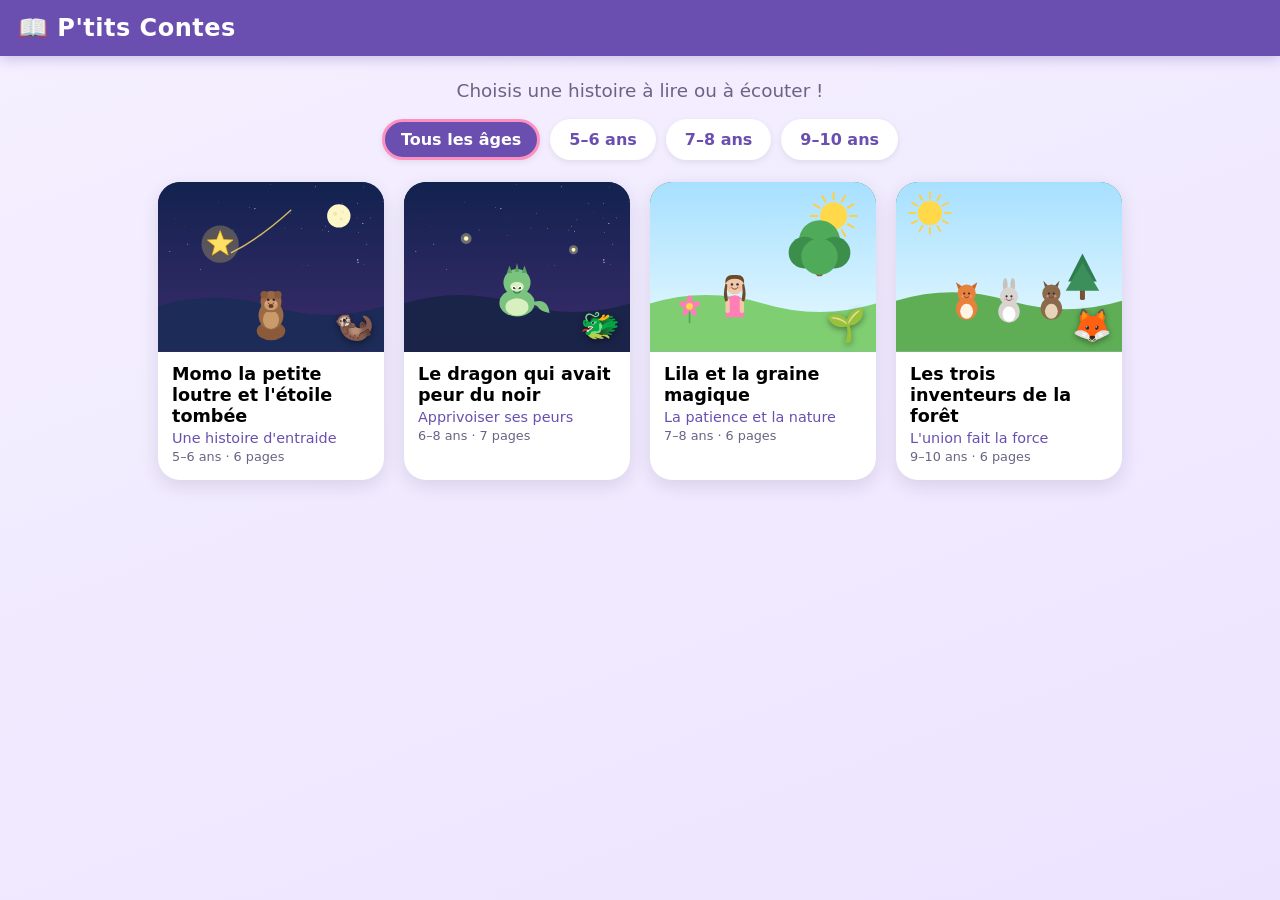
==== index.html @ 5a764acd "feat: PWA de livres pour enfants (P'tits Contes) 4 histoires illustrées (images IA Pollinations) ave" ====
<!DOCTYPE html>
<html lang="fr">
<head>
  <meta charset="UTF-8">
  <meta name="viewport" content="width=device-width, initial-scale=1.0, viewport-fit=cover">
  <meta name="theme-color" content="#6a4fb0">
  <meta name="description" content="P'tits Contes — des livres illustrés et audio pour les enfants de 5 à 10 ans.">
  <title>P'tits Contes 📖</title>
  <link rel="manifest" href="manifest.webmanifest">
  <link rel="icon" href="icons/icon.svg" type="image/svg+xml">
  <link rel="apple-touch-icon" href="icons/icon-192.png">
  <link rel="stylesheet" href="css/styles.css">
</head>
<body>
  <!-- ============ Bibliothèque ============ -->
  <header class="app-bar">
    <h1 class="app-title">📖 P'tits Contes</h1>
    <button id="installBtn" class="install-btn" hidden>Installer l'appli</button>
  </header>

  <main id="library" class="library">
    <p class="tagline">Choisis une histoire à lire ou à écouter&nbsp;!</p>

    <div class="age-filter" role="group" aria-label="Filtrer par âge">
      <button class="chip active" data-age="all">Tous les âges</button>
      <button class="chip" data-age="5">5–6 ans</button>
      <button class="chip" data-age="7">7–8 ans</button>
      <button class="chip" data-age="9">9–10 ans</button>
    </div>

    <div id="shelf" class="shelf" aria-live="polite"></div>
  </main>

  <!-- ============ Lecteur ============ -->
  <section id="reader" class="reader" hidden aria-label="Lecteur d'histoire">
    <div class="reader-bar">
      <button id="backBtn" class="round-btn" aria-label="Retour à la bibliothèque">← Livres</button>
      <span id="readerTitle" class="reader-title"></span>
      <div class="progress" aria-hidden="true"><span id="progressFill" class="progress-fill"></span></div>
    </div>

    <div class="page-view">
      <figure class="illustration" id="illustration"></figure>
      <div class="text-panel">
        <p id="pageText" class="page-text" tabindex="-1"></p>
      </div>
    </div>

    <div class="controls">
      <button id="prevBtn" class="nav-btn" aria-label="Page précédente">◀</button>

      <div class="audio-controls">
        <button id="readBtn" class="read-btn" aria-label="Lire l'histoire à voix haute">
          <span class="read-icon">🔊</span> <span id="readLabel">Lis-moi&nbsp;!</span>
        </button>
        <label class="speed">
          🐢
          <input id="speed" type="range" min="0.7" max="1.3" step="0.1" value="1" aria-label="Vitesse de lecture">
          🐇
        </label>
      </div>

      <button id="nextBtn" class="nav-btn" aria-label="Page suivante">▶</button>
    </div>

    <p id="pageCount" class="page-count"></p>
    <p id="ttsWarn" class="tts-warn" hidden>🔇 La lecture à voix haute n'est pas disponible sur cet appareil.</p>
  </section>

  <script src="js/stories.js"></script>
  <script src="js/illustrations.js"></script>
  <script src="js/app.js"></script>
</body>
</html>
---- css/styles.css ----
/* ============================================================================
 * styles.css — P'tits Contes. UI enfant-friendly, mobile-first, accessible.
 * ==========================================================================*/
:root {
  --bg: #f5f0ff;
  --bg-2: #ece4ff;
  --ink: #2a2140;
  --ink-soft: #6b6385;
  --accent: #6a4fb0;
  --accent-2: #ff8fbf;
  --card-radius: 22px;
  --font: "Comic Sans MS", "Baloo 2", "Trebuchet MS", "Segoe UI", system-ui, sans-serif;
}

* { box-sizing: border-box; }
[hidden] { display: none !important; }

html, body {
  margin: 0;
  padding: 0;
  font-family: var(--font);
  color: var(--ink);
  background: linear-gradient(160deg, var(--bg), var(--bg-2));
  min-height: 100%;
}
body { min-height: 100vh; -webkit-tap-highlight-color: transparent; }

/* ---------- Barre d'app ---------- */
.app-bar {
  display: flex; align-items: center; justify-content: space-between;
  padding: 14px 18px;
  padding-top: max(14px, env(safe-area-inset-top));
  background: var(--accent);
  color: #fff;
  box-shadow: 0 3px 12px rgba(106, 79, 176, 0.3);
  position: sticky; top: 0; z-index: 10;
}
.app-title { font-size: 1.5rem; margin: 0; letter-spacing: 0.5px; }
.install-btn {
  border: none; background: #fff; color: var(--accent);
  font-family: var(--font); font-weight: bold;
  padding: 8px 14px; border-radius: 999px; cursor: pointer; font-size: 0.9rem;
}

/* ---------- Bibliothèque ---------- */
.library { padding: 18px; max-width: 1000px; margin: 0 auto; }
.tagline { text-align: center; font-size: 1.15rem; color: var(--ink-soft); margin: 6px 0 18px; }

.age-filter { display: flex; gap: 10px; flex-wrap: wrap; justify-content: center; margin-bottom: 22px; }
.chip {
  border: 3px solid transparent; background: #fff; color: var(--accent);
  font-family: var(--font); font-size: 1rem; font-weight: bold;
  padding: 8px 16px; border-radius: 999px; cursor: pointer;
  box-shadow: 0 2px 6px rgba(0,0,0,0.08); transition: transform .12s, border-color .12s;
}
.chip:hover { transform: translateY(-2px); }
.chip.active { border-color: var(--accent-2); background: var(--accent); color: #fff; }

.shelf {
  display: grid;
  grid-template-columns: repeat(auto-fill, minmax(220px, 1fr));
  gap: 20px;
}

.book-card {
  border: none; text-align: left; cursor: pointer; padding: 0;
  background: #fff; border-radius: var(--card-radius);
  overflow: hidden; box-shadow: 0 6px 18px rgba(42, 33, 64, 0.12);
  transition: transform .16s ease, box-shadow .16s ease;
  font-family: var(--font); display: flex; flex-direction: column;
}
.book-card:hover, .book-card:focus-visible {
  transform: translateY(-6px) rotate(-0.5deg);
  box-shadow: 0 14px 30px rgba(42, 33, 64, 0.22);
  outline: none;
}
.book-cover {
  position: relative; aspect-ratio: 4 / 3; background: var(--book-color, #333);
  overflow: hidden;
}
.book-cover svg { width: 100%; height: 100%; display: block; }
.book-emoji {
  position: absolute; right: 10px; bottom: 8px; font-size: 2rem;
  filter: drop-shadow(0 2px 3px rgba(0,0,0,0.4));
}
.book-meta { padding: 12px 14px 16px; display: flex; flex-direction: column; gap: 3px; }
.book-title { font-size: 1.1rem; font-weight: bold; line-height: 1.2; }
.book-sub { color: var(--accent); font-size: 0.9rem; }
.book-age { color: var(--ink-soft); font-size: 0.8rem; }
.empty { grid-column: 1 / -1; text-align: center; color: var(--ink-soft); font-size: 1.1rem; }

/* ---------- Lecteur ---------- */
.reader {
  max-width: 900px; margin: 0 auto; min-height: 100vh;
  display: flex; flex-direction: column; padding: 0 14px 20px;
}
.reader-bar {
  display: flex; align-items: center; gap: 12px;
  padding: 14px 4px; padding-top: max(14px, env(safe-area-inset-top));
  position: sticky; top: 0; background: linear-gradient(160deg, var(--bg), var(--bg-2)); z-index: 5;
}
.round-btn {
  border: none; background: var(--accent); color: #fff; font-family: var(--font);
  font-weight: bold; padding: 10px 16px; border-radius: 999px; cursor: pointer; font-size: 1rem;
  white-space: nowrap;
}
.reader-title { flex: 1; font-weight: bold; font-size: 1rem; color: var(--ink); }
.progress { flex: 0 0 90px; height: 10px; background: #fff; border-radius: 999px; overflow: hidden; }
.progress-fill { display: block; height: 100%; width: 0; background: var(--accent-2); transition: width .3s; }

.page-view { flex: 1; display: flex; flex-direction: column; gap: 16px; }
.illustration {
  margin: 0; border-radius: var(--card-radius); overflow: hidden;
  box-shadow: 0 8px 24px rgba(42, 33, 64, 0.18); background: #fff;
  aspect-ratio: 4 / 3; width: 100%;
}
.illustration svg, .illustration .ai-image {
  width: 100%; height: 100%; object-fit: cover; display: block;
}
.illustration.flip { animation: flipIn .45s ease; }
@keyframes flipIn {
  from { opacity: 0; transform: translateY(14px) scale(0.98); }
  to   { opacity: 1; transform: none; }
}

.text-panel {
  background: #fff; border-radius: var(--card-radius);
  box-shadow: 0 4px 14px rgba(42, 33, 64, 0.1); padding: 20px 22px;
}
.page-text { font-size: 1.35rem; line-height: 1.7; margin: 0; }
.page-text .word { border-radius: 6px; transition: background .1s, color .1s; }
.page-text .word.reading { background: var(--accent-2); color: #fff; padding: 0 2px; }

/* ---------- Contrôles ---------- */
.controls {
  display: flex; align-items: center; justify-content: space-between; gap: 12px;
  margin-top: 18px;
}
.nav-btn {
  border: none; background: #fff; color: var(--accent); font-size: 1.6rem;
  width: 60px; height: 60px; border-radius: 50%; cursor: pointer;
  box-shadow: 0 4px 12px rgba(42, 33, 64, 0.15); flex-shrink: 0;
  transition: transform .1s;
}
.nav-btn:hover:not(:disabled) { transform: scale(1.08); }
.nav-btn:disabled { opacity: 0.35; cursor: default; }

.audio-controls { display: flex; flex-direction: column; align-items: center; gap: 8px; flex: 1; }
.read-btn {
  border: none; background: var(--accent-2); color: #fff; font-family: var(--font);
  font-weight: bold; font-size: 1.2rem; padding: 14px 26px; border-radius: 999px;
  cursor: pointer; box-shadow: 0 5px 16px rgba(255, 143, 191, 0.5);
  display: flex; align-items: center; gap: 8px; white-space: nowrap;
}
.read-btn.playing { background: var(--accent); box-shadow: 0 5px 16px rgba(106, 79, 176, 0.5); animation: pulse 1.4s infinite; }
@keyframes pulse { 0%,100% { transform: scale(1); } 50% { transform: scale(1.05); } }
.read-btn:disabled { opacity: 0.5; }
.speed { display: flex; align-items: center; gap: 8px; font-size: 1.1rem; }
.speed input { width: 110px; accent-color: var(--accent); }

.page-count { text-align: center; color: var(--ink-soft); margin: 14px 0 0; font-size: 0.95rem; }
.tts-warn { text-align: center; color: #b0468a; margin-top: 6px; }

/* ---------- Responsive ---------- */
@media (min-width: 720px) {
  .page-view { flex-direction: row; align-items: stretch; }
  .illustration { flex: 1.2; aspect-ratio: auto; }
  .text-panel { flex: 1; display: flex; align-items: center; }
  .page-text { font-size: 1.45rem; }
}

@media (prefers-reduced-motion: reduce) {
  * { animation: none !important; transition: none !important; }
}
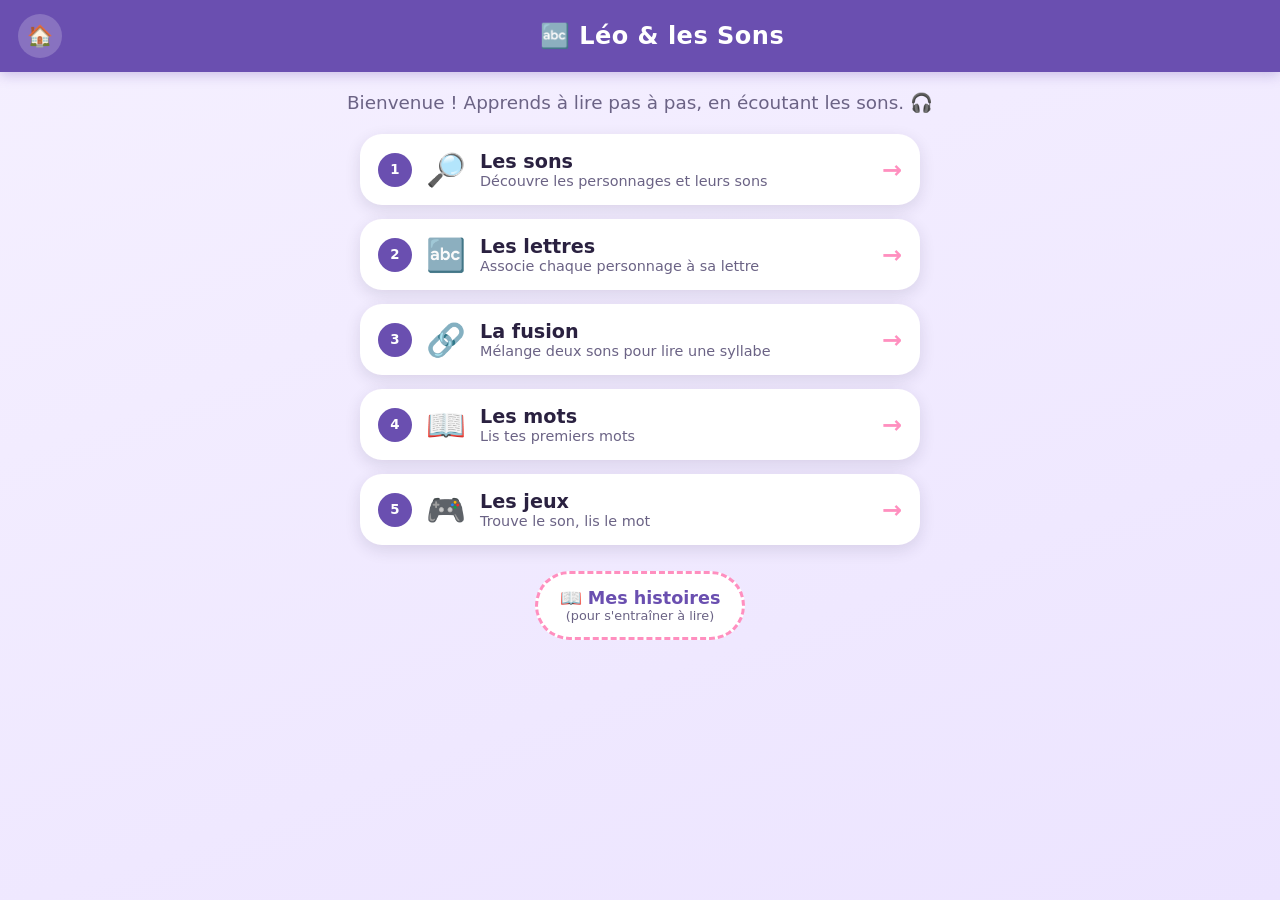
==== commit ccb53e28: "feat: transforme l'app en méthode d'apprentissage de la lecture (phonique) Nouvelle app "Léo & les S" ====
--- a/index.html
+++ b/index.html
@@ -4,71 +4,28 @@
   <meta charset="UTF-8">
   <meta name="viewport" content="width=device-width, initial-scale=1.0, viewport-fit=cover">
   <meta name="theme-color" content="#6a4fb0">
-  <meta name="description" content="P'tits Contes — des livres illustrés et audio pour les enfants de 5 à 10 ans.">
-  <title>P'tits Contes 📖</title>
+  <meta name="description" content="Léo & les Sons — apprends à lire en t'amusant : sons, syllabes et premiers mots.">
+  <title>Léo &amp; les Sons 🔤</title>
   <link rel="manifest" href="manifest.webmanifest">
   <link rel="icon" href="icons/icon.svg" type="image/svg+xml">
   <link rel="apple-touch-icon" href="icons/icon-192.png">
   <link rel="stylesheet" href="css/styles.css">
+  <link rel="stylesheet" href="css/phonics.css">
 </head>
 <body>
-  <!-- ============ Bibliothèque ============ -->
   <header class="app-bar">
-    <h1 class="app-title">📖 P'tits Contes</h1>
-    <button id="installBtn" class="install-btn" hidden>Installer l'appli</button>
+    <button id="homeBtn" class="home-btn" aria-label="Retour à l'accueil">🏠</button>
+    <h1 class="app-title">🔤 Léo &amp; les Sons</h1>
+    <button id="installBtn" class="install-btn" hidden>Installer</button>
   </header>
 
-  <main id="library" class="library">
-    <p class="tagline">Choisis une histoire à lire ou à écouter&nbsp;!</p>
+  <main id="view" class="view" aria-live="polite"></main>
 
-    <div class="age-filter" role="group" aria-label="Filtrer par âge">
-      <button class="chip active" data-age="all">Tous les âges</button>
-      <button class="chip" data-age="5">5–6 ans</button>
-      <button class="chip" data-age="7">7–8 ans</button>
-      <button class="chip" data-age="9">9–10 ans</button>
-    </div>
-
-    <div id="shelf" class="shelf" aria-live="polite"></div>
-  </main>
-
-  <!-- ============ Lecteur ============ -->
-  <section id="reader" class="reader" hidden aria-label="Lecteur d'histoire">
-    <div class="reader-bar">
-      <button id="backBtn" class="round-btn" aria-label="Retour à la bibliothèque">← Livres</button>
-      <span id="readerTitle" class="reader-title"></span>
-      <div class="progress" aria-hidden="true"><span id="progressFill" class="progress-fill"></span></div>
-    </div>
-
-    <div class="page-view">
-      <figure class="illustration" id="illustration"></figure>
-      <div class="text-panel">
-        <p id="pageText" class="page-text" tabindex="-1"></p>
-      </div>
-    </div>
-
-    <div class="controls">
-      <button id="prevBtn" class="nav-btn" aria-label="Page précédente">◀</button>
-
-      <div class="audio-controls">
-        <button id="readBtn" class="read-btn" aria-label="Lire l'histoire à voix haute">
-          <span class="read-icon">🔊</span> <span id="readLabel">Lis-moi&nbsp;!</span>
-        </button>
-        <label class="speed">
-          🐢
-          <input id="speed" type="range" min="0.7" max="1.3" step="0.1" value="1" aria-label="Vitesse de lecture">
-          🐇
-        </label>
-      </div>
-
-      <button id="nextBtn" class="nav-btn" aria-label="Page suivante">▶</button>
-    </div>
-
-    <p id="pageCount" class="page-count"></p>
-    <p id="ttsWarn" class="tts-warn" hidden>🔇 La lecture à voix haute n'est pas disponible sur cet appareil.</p>
-  </section>
+  <p id="ttsWarn" class="tts-warn" hidden>🔇 Le son n'est pas disponible sur cet appareil.</p>
 
   <script src="js/stories.js"></script>
   <script src="js/illustrations.js"></script>
+  <script src="js/phonics.js"></script>
   <script src="js/app.js"></script>
 </body>
 </html>
--- a/css/phonics.css
+++ b/css/phonics.css
@@ -0,0 +1,155 @@
+/* ============================================================================
+ * phonics.css — Léo & les Sons : vues d'apprentissage de la lecture.
+ * (Complète styles.css, qui garde library/reader pour la partie histoires.)
+ * ==========================================================================*/
+.home-btn {
+  border: none; background: rgba(255,255,255,0.2); color: #fff; font-size: 1.3rem;
+  width: 44px; height: 44px; border-radius: 50%; cursor: pointer; flex-shrink: 0;
+}
+.app-bar .app-title { flex: 1; text-align: center; }
+
+.view { max-width: 920px; margin: 0 auto; padding: 16px; padding-bottom: 40px; }
+.page-h { text-align: center; font-size: 1.25rem; color: var(--ink); margin: 6px 0 20px; }
+.back {
+  border: none; background: #fff; color: var(--accent); font-family: var(--font);
+  font-weight: bold; padding: 9px 16px; border-radius: 999px; cursor: pointer;
+  box-shadow: 0 2px 8px rgba(42,33,64,.12); font-size: .95rem; margin-bottom: 10px;
+}
+
+/* image + fallback emoji */
+.imgwrap { position: relative; display: grid; place-items: center; width: 100%; aspect-ratio: 1; }
+.imgwrap .emoji-fallback { font-size: 3.4rem; }
+.imgwrap img { display: none; width: 100%; height: 100%; object-fit: cover; }
+.imgwrap.has-img .emoji-fallback { display: none; }
+.imgwrap.has-img img { display: block; }
+.imgwrap.round { border-radius: 50%; overflow: hidden; background: #fff; }
+.imgwrap.big { aspect-ratio: 1; max-width: 260px; margin: 0 auto; }
+.pop { animation: pop .4s ease; }
+@keyframes pop { 0%{transform:scale(1)} 40%{transform:scale(1.14)} 100%{transform:scale(1)} }
+
+/* ---------- Accueil / parcours ---------- */
+.hero { text-align: center; font-size: 1.15rem; color: var(--ink-soft); margin: 4px 0 20px; }
+.journey { display: flex; flex-direction: column; gap: 14px; max-width: 560px; margin: 0 auto; }
+.journey-card {
+  display: flex; align-items: center; gap: 14px; text-align: left; cursor: pointer;
+  background: #fff; border: none; border-radius: var(--card-radius); padding: 16px 18px;
+  box-shadow: 0 5px 16px rgba(42,33,64,.12); font-family: var(--font); transition: transform .14s;
+}
+.journey-card:hover { transform: translateY(-4px); }
+.jc-num { background: var(--accent); color: #fff; font-weight: bold; width: 34px; height: 34px; border-radius: 50%; display: grid; place-items: center; flex-shrink: 0; }
+.jc-icon { font-size: 2rem; }
+.jc-body { flex: 1; display: flex; flex-direction: column; }
+.jc-title { font-size: 1.2rem; font-weight: bold; color: var(--ink); }
+.jc-sub { font-size: .9rem; color: var(--ink-soft); }
+.jc-arrow { color: var(--accent-2); font-size: 1.5rem; font-weight: bold; }
+.bonus-btn {
+  display: block; margin: 26px auto 0; border: 3px dashed var(--accent-2); background: #fff;
+  color: var(--accent); font-family: var(--font); font-weight: bold; font-size: 1.1rem;
+  padding: 14px 22px; border-radius: 999px; cursor: pointer;
+}
+.bonus-btn small { display: block; font-weight: normal; color: var(--ink-soft); font-size: .8rem; }
+
+/* ---------- Les sons ---------- */
+.sound-grid { display: grid; grid-template-columns: repeat(auto-fill, minmax(120px,1fr)); gap: 16px; }
+.sound-card {
+  position: relative; cursor: pointer; border: 4px solid var(--c); background: #fff;
+  border-radius: 20px; padding: 12px; font-family: var(--font); box-shadow: 0 4px 12px rgba(42,33,64,.1); transition: transform .12s;
+}
+.sound-card:hover { transform: translateY(-4px) scale(1.03); }
+.sound-letter {
+  position: absolute; right: 8px; bottom: 6px; font-size: 1.8rem; font-weight: bold;
+  color: var(--c); background: #fff; border-radius: 10px; padding: 0 8px; box-shadow: 0 1px 4px rgba(0,0,0,.15);
+}
+
+/* ---------- Détail (son / mot) ---------- */
+.detail-card {
+  background: #fff; border-radius: var(--card-radius); padding: 22px; text-align: center;
+  box-shadow: 0 6px 20px rgba(42,33,64,.14); max-width: 420px; margin: 0 auto;
+  border-top: 8px solid var(--c, var(--accent));
+}
+.detail-letter { font-size: 3.4rem; font-weight: bold; color: var(--c, var(--accent)); line-height: 1; margin-top: 8px; }
+.min-maj { font-size: 2rem; opacity: .5; }
+.detail-name { font-size: 1.25rem; font-weight: bold; margin: 8px 0 2px; }
+.detail-desc { color: var(--ink-soft); margin: 0 0 16px; }
+.play-big {
+  border: none; background: var(--accent-2); color: #fff; font-family: var(--font); font-weight: bold;
+  font-size: 1.2rem; padding: 14px 26px; border-radius: 999px; cursor: pointer; box-shadow: 0 5px 16px rgba(255,143,191,.5);
+}
+.play-big:disabled { opacity: .45; }
+.detail-nav { display: flex; align-items: center; justify-content: center; gap: 18px; margin-top: 18px; color: var(--ink-soft); }
+.nav-round { border: none; background: #fff; color: var(--accent); font-size: 1.3rem; width: 52px; height: 52px; border-radius: 50%; cursor: pointer; box-shadow: 0 3px 10px rgba(42,33,64,.15); }
+.nav-round:disabled { opacity: .35; }
+
+/* ---------- Quiz / options ---------- */
+.quiz-visual { max-width: 260px; margin: 0 auto 18px; }
+.options { display: flex; flex-wrap: wrap; gap: 14px; justify-content: center; margin-top: 10px; }
+.options.grid2 { display: grid; grid-template-columns: repeat(2,1fr); max-width: 460px; margin: 10px auto 0; }
+.opt {
+  border: 3px solid transparent; background: #fff; color: var(--ink); font-family: var(--font);
+  font-weight: bold; font-size: 1.3rem; padding: 16px 24px; border-radius: 18px; cursor: pointer;
+  box-shadow: 0 4px 12px rgba(42,33,64,.12); min-width: 84px;
+}
+.letter-opt { font-size: 2.4rem; color: var(--accent); }
+.img-opt { display: flex; flex-direction: column; align-items: center; gap: 6px; border-color: var(--c); }
+.img-opt .imgwrap { width: 90px; }
+.img-opt b { color: var(--c); font-size: 1.4rem; }
+.word-opt { font-size: 1.6rem; }
+.opt.good { border-color: #3fbf6a; background: #e8fbef; }
+.opt.bad { border-color: #ff6b6b; background: #ffecec; }
+.feedback { text-align: center; font-size: 1.15rem; font-weight: bold; margin-top: 16px; min-height: 1.4em; }
+.transform { display: grid; place-items: center; aspect-ratio: 1; max-width: 260px; margin: 0 auto; }
+.tr-letter { font-size: 7rem; font-weight: bold; animation: pop .5s ease; }
+
+/* ---------- Fusion ---------- */
+.fusion-row { display: flex; gap: 20px; justify-content: center; margin-bottom: 22px; flex-wrap: wrap; }
+.pick-col { display: flex; flex-direction: column; align-items: center; gap: 8px; }
+.pick-label { font-weight: bold; color: var(--ink-soft); }
+.pick-list { display: flex; gap: 8px; flex-wrap: wrap; justify-content: center; max-width: 300px; }
+.pick {
+  border: 3px solid var(--c); background: #fff; color: var(--c); font-family: var(--font);
+  font-weight: bold; font-size: 1.5rem; width: 52px; height: 52px; border-radius: 14px; cursor: pointer;
+}
+.pick.sel { background: var(--c); color: #fff; transform: scale(1.08); }
+.fusion-stage {
+  display: flex; align-items: center; justify-content: center; gap: 12px; flex-wrap: wrap;
+  background: #fff; border-radius: var(--card-radius); padding: 24px; margin: 0 auto 20px; max-width: 460px;
+  box-shadow: 0 6px 20px rgba(42,33,64,.12); font-size: 2.4rem; font-weight: bold; color: var(--ink);
+}
+.fs-syl { color: var(--accent-2); font-size: 3.2rem; }
+.fs-plus, .fs-eq { color: var(--ink-soft); }
+.fusion .play-big { display: block; margin: 0 auto; }
+
+/* ---------- Mots ---------- */
+.word-grid { display: grid; grid-template-columns: repeat(auto-fill, minmax(140px,1fr)); gap: 16px; }
+.word-card {
+  cursor: pointer; border: none; background: #fff; border-radius: 20px; padding: 12px; font-family: var(--font);
+  box-shadow: 0 4px 12px rgba(42,33,64,.1); transition: transform .12s;
+}
+.word-card:hover { transform: translateY(-4px); }
+.word-card .imgwrap { border-radius: 14px; overflow: hidden; background: #f3eefc; }
+.word-label { display: block; margin-top: 8px; font-size: 1.4rem; font-weight: bold; color: var(--accent); }
+.word-big { font-size: 3rem; font-weight: bold; color: var(--accent); letter-spacing: 2px; margin: 10px 0; }
+.chips { display: flex; gap: 8px; justify-content: center; flex-wrap: wrap; margin-bottom: 16px; }
+.syl-chip {
+  border: none; background: var(--accent); color: #fff; font-family: var(--font); font-weight: bold;
+  font-size: 1.4rem; padding: 8px 16px; border-radius: 12px; cursor: pointer;
+}
+
+/* ---------- Jeux ---------- */
+.game-menu { display: flex; gap: 18px; justify-content: center; flex-wrap: wrap; }
+.game-tile {
+  display: flex; flex-direction: column; align-items: center; gap: 8px; cursor: pointer;
+  border: none; background: #fff; border-radius: 22px; padding: 26px 30px; font-family: var(--font);
+  font-weight: bold; font-size: 2.6rem; color: var(--ink); box-shadow: 0 5px 16px rgba(42,33,64,.12);
+}
+.game-tile span { font-size: 1.1rem; }
+.game-top { display: flex; align-items: center; justify-content: space-between; margin-bottom: 6px; }
+.score { font-weight: bold; font-size: 1.2rem; color: var(--accent); }
+.game .play-big { display: block; margin: 0 auto 6px; }
+.game-over { text-align: center; }
+.big-score { font-size: 3rem; font-weight: bold; color: var(--accent); margin: 10px 0; }
+.stars { font-size: 2rem; letter-spacing: 4px; margin-bottom: 20px; }
+
+/* ---------- Bibliothèque (bonus) : marges dans #view ---------- */
+.view .shelf { display: grid; grid-template-columns: repeat(auto-fill, minmax(200px,1fr)); gap: 18px; }
+.view .reader { padding: 0; }
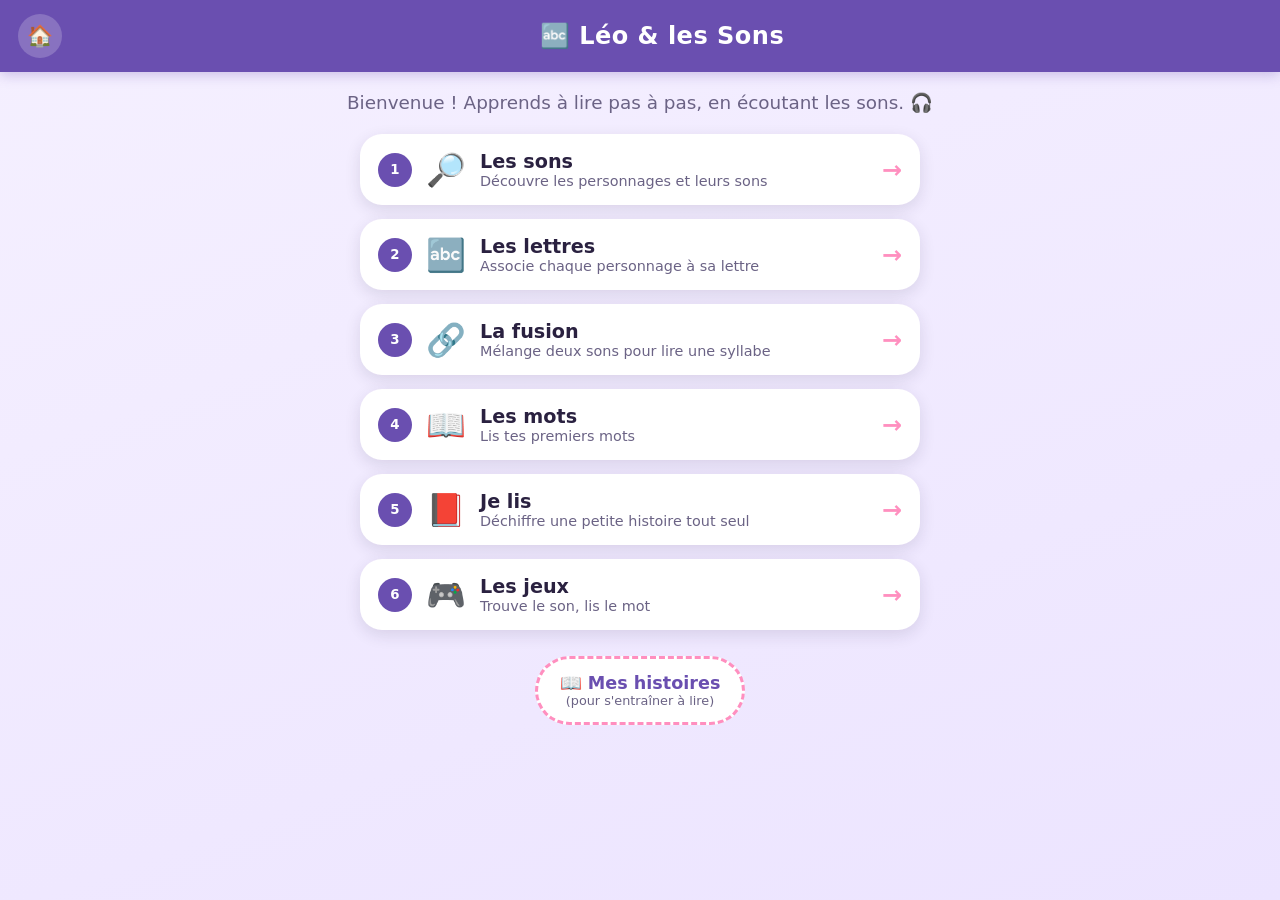
==== commit 5420aa38: "feat: méthode appliquée aux histoires — décodables + déchiffrage des contes Ajoute une section "Je l" ====
--- a/index.html
+++ b/index.html
@@ -26,6 +26,7 @@
   <script src="js/stories.js"></script>
   <script src="js/illustrations.js"></script>
   <script src="js/phonics.js"></script>
+  <script src="js/readers.js"></script>
   <script src="js/app.js"></script>
 </body>
 </html>
--- a/css/phonics.css
+++ b/css/phonics.css
@@ -153,3 +153,29 @@
 /* ---------- Bibliothèque (bonus) : marges dans #view ---------- */
 .view .shelf { display: grid; grid-template-columns: repeat(auto-fill, minmax(200px,1fr)); gap: 18px; }
 .view .reader { padding: 0; }
+
+/* ---------- Je lis : histoires décodables ---------- */
+.reader-list { display: grid; grid-template-columns: repeat(auto-fill, minmax(220px,1fr)); gap: 16px; max-width: 760px; margin: 0 auto; }
+.reader-card { display: flex; align-items: center; gap: 12px; cursor: pointer; border: none; border-left: 8px solid var(--c); background: #fff; border-radius: 16px; padding: 16px 18px; font-family: var(--font); box-shadow: 0 4px 12px rgba(42,33,64,.12); transition: transform .12s; }
+.reader-card:hover { transform: translateY(-4px); }
+.rc-emoji { font-size: 2.2rem; }
+.rc-title { font-size: 1.15rem; font-weight: bold; color: var(--ink); text-align: left; }
+
+.read-hint { text-align: center; color: var(--ink-soft); margin: -6px 0 18px; }
+.dstory { max-width: 720px; margin: 0 auto; display: flex; flex-direction: column; gap: 16px; }
+.dsentence { display: flex; align-items: center; gap: 12px; background: #fff; border-radius: 16px; padding: 14px 16px; box-shadow: 0 4px 12px rgba(42,33,64,.1); }
+.dwords { display: flex; flex-wrap: wrap; gap: 12px; align-items: center; }
+.say-phrase { flex-shrink: 0; border: none; background: var(--accent); color: #fff; width: 44px; height: 44px; border-radius: 50%; font-size: 1.1rem; cursor: pointer; }
+.dword { display: inline-flex; align-items: center; gap: 2px; }
+.dsyl { border: none; font-family: var(--font); font-weight: bold; font-size: 1.5rem; padding: 6px 8px; border-radius: 8px; cursor: pointer; }
+.dsyl.s0 { background: #ece4ff; color: #6a4fb0; }
+.dsyl.s1 { background: #ffe4ef; color: #c43b78; }
+.dsyl:hover { filter: brightness(0.95); }
+.silent { font-size: 1.5rem; font-weight: bold; color: #c9c2d8; padding: 6px 2px; }
+.say-word { border: none; background: transparent; cursor: pointer; font-size: 1rem; padding: 2px; opacity: .7; }
+.say-word:hover { opacity: 1; }
+.sight { border: 2px dashed #b7aee0; background: #faf8ff; color: var(--ink-soft); font-family: var(--font); font-weight: bold; font-size: 1.4rem; padding: 5px 10px; border-radius: 10px; cursor: pointer; }
+.sight:hover { background: #f0ecff; }
+/* mot cliquable dans les contes (déchiffrage) */
+.reader .page-text .word { cursor: pointer; border-radius: 6px; }
+.reader .page-text .word:hover { background: #efe7ff; }
